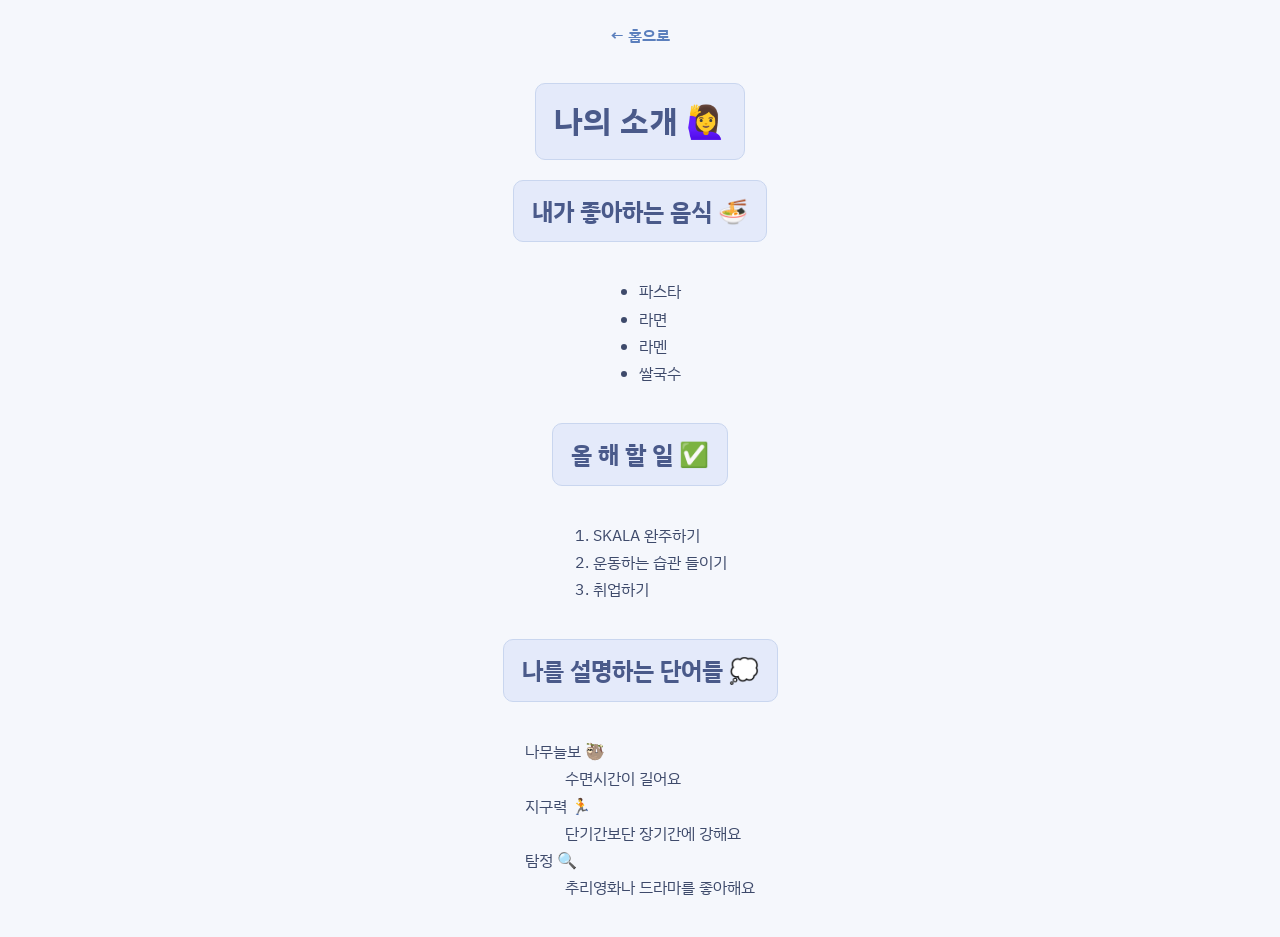
==== html/myProfile.html @ 5778e412 "first commit" ====
<!DOCTYPE html>
<html lang="en">
<head>
    <meta charset="UTF-8">
    <meta name="viewport" content="width=device-width, initial-scale=1.0">
    <title>myProfile</title>
     <link rel="preconnect" href="https://fonts.googleapis.com">
<link rel="preconnect" href="https://fonts.gstatic.com" crossorigin>
<link href="https://fonts.googleapis.com/css2?family=IBM+Plex+Sans+KR:wght@400;600;700&display=swap" rel="stylesheet">
<link rel="stylesheet" href="../css/style.css">
</head>
<body>
    <a href="index.html" class="home-link">← 홈으로</a>
    <h1>나의 소개 🙋‍♀️</h1>

    <h2>내가 좋아하는 음식 🍜</h2>
    <ul>
        <li>파스타</li>
        <li>라면</li>
        <li>라멘</li>
        <li>쌀국수</li>
    </ul>

    <h2>올 해 할 일 ✅</h2>
    <ol>
        <li>SKALA 완주하기</li>
        <li>운동하는 습관 들이기</li>
        <li>취업하기</li>
    </ol>

    <h2>나를 설명하는 단어들 💭</h2>
    <dl>
        <dt>나무늘보 🦥</dt>
        <dd>수면시간이 길어요</dd>

        <dt>지구력 🏃</dt>
        <dd>단기간보단 장기간에 강해요</dd>

        <dt>탐정 🔍</dt>
        <dd>추리영화나 드라마를 좋아해요</dd>
    </dl>

</body>
</html>
---- css/style.css ----
body {
    font-family: 'IBM Plex Sans KR', sans-serif;
    line-height: 1.7;
    color: #3E4A6B;
    background-color: #F5F7FC;
    margin: 0;
    padding: 20px;
    text-align: center;
}

h1, h2 {
    color: #4A5A8A;
    background-color: #E4EAFA;
    border: 1px solid #C9D6EF;
    padding: 10px 18px;
    border-radius: 10px;
    display: block;
    width: fit-content;
    margin: 20px auto;
    text-align: center;
}

/* 요건3-1: 링크 hover 부드럽게 (color도 transition에 추가) */
a {
    color: #5B7FBD;
    text-decoration: none;
    padding: 2px 4px;
    border-radius: 4px;
    transition: background-color 0.2s ease, color 0.2s ease;
}

a:hover {
    background-color: #E4EAFA;
    color: #3F5C91;
}

.container {
    max-width: 960px;
    margin: 0 auto;
    background-color: #FFFFFF;
    padding: 30px 40px;
    border-radius: 16px;
}

ul, ol, dl {
    display: inline-block;
    text-align: left;
}

.trip-card {
    background-color: #EDF1FA;
    border: 1px solid #D9E1F5;
    border-radius: 12px;
    padding: 16px 20px;
    margin: 12px auto 20px auto;
    text-align: center;
    max-width: 500px;
}

table {
    width: 100%;
    border-collapse: collapse;
    margin: 15px auto;
    border-radius: 12px;
    overflow: hidden;
}

th, td {
    padding: 12px;
    text-align: center;
    border: 1px solid #D9E1F5;
}

th {
    background-color: #DCE4F7;
    color: #3E4A6B;
}

tbody tr:nth-child(even) {
    background-color: #F8F9FD;
}

fieldset {
    border: 2px solid #C9D6EF;
    border-radius: 14px;
    padding: 20px 25px;
    margin: 15px auto;
    max-width: 400px;
    text-align: left;
}

legend {
    font-weight: 600;
    color: #4A5A8A;
    padding: 0 10px;
}

label {
    display: block;
    margin-top: 15px;
    margin-bottom: 5px;
    font-weight: 600;
}

input[type="text"],
input[type="email"],
input[type="password"],
select,
textarea {
    width: 100%;
    padding: 10px 12px;
    font-family: 'IBM Plex Sans KR', sans-serif;
    font-size: 1rem;
    border: 1px solid #C9D6EF;
    border-radius: 8px;
    box-sizing: border-box;
}

input:focus,
select:focus,
textarea:focus {
    outline: none;
    border-color: #8FA8D9;
    box-shadow: 0 0 0 3px rgba(143, 168, 217, 0.25);
}

/* 요건3-1: 회원가입 버튼 hover 부드럽게 (transition 추가) */
input[type="submit"],
input[type="reset"] {
    font-family: 'IBM Plex Sans KR', sans-serif;
    font-size: 1rem;
    padding: 10px 20px;
    border: none;
    border-radius: 8px;
    margin-top: 20px;
    margin-right: 10px;
    cursor: pointer;
    transition: background-color 0.2s ease;
}

input[type="submit"] {
    background-color: #8FA8D9;
    color: white;
}

input[type="submit"]:hover {
    background-color: #6C87C2;
}

input[type="reset"] {
    background-color: #E9EDF7;
    color: #4A5A8A;
}

input[type="reset"]:hover {
    background-color: #D9E1F5;
}

/* 요건1-2: Flexbox → Grid로 교체, 3열 바둑판 배치 */
.photo-gallery {
    display: grid;
    grid-template-columns: repeat(3, 1fr);
    gap: 16px;
    margin: 16px auto;
    max-width: 560px;
    justify-items: center;
}

.photo-gallery figure {
    margin: 0;
    border-radius: 12px;
}

.photo-gallery img {
    width: 140px;
    height: 140px;
    object-fit: cover;
    border-radius: 8px;
    display: block;
    margin: 0 auto;
}

.photo-gallery figcaption {
    font-size: 0.85rem;
    color: #6B7A9E;
    margin-top: 4px;
}

.single-photo {
    display: flex;
    justify-content: center;
    gap: 16px;
    margin: 16px 0;
    flex-wrap: wrap;
}

.single-photo figure {
    margin: 0;
}

.single-photo img {
    width: 160px;
    height: 160px;
    object-fit: cover;
    border-radius: 8px;
    display: block;
}

.single-photo figcaption {
    font-size: 0.85rem;
    color: #6B7A9E;
    margin-top: 4px;
    text-align: center;
}

.photo-hint {
    font-size: 0.85rem;
    color: #6B7A9E;
    margin-top: -8px;
    margin-bottom: 12px;
}

.photo-link {
    position: relative;
    display: block;
}

.zoom-badge {
    position: absolute;
    bottom: 8px;
    right: 8px;
    background-color: rgba(255, 255, 255, 0.85);
    color: #4A5A8A;
    font-size: 12px;
    padding: 3px 7px;
    border-radius: 6px;
    opacity: 0;
    transition: opacity 0.2s ease;
}

.photo-link:hover .zoom-badge {
    opacity: 1;
}

/* 요건3-2: 여행 카드 hover 시 떠오르는 효과 */
.photo-gallery figure,
.single-photo figure {
    transition: transform 0.25s ease, box-shadow 0.25s ease;
}

.photo-gallery figure:hover,
.single-photo figure:hover {
    transform: translateY(-6px);
    box-shadow: 0 8px 20px rgba(90, 110, 160, 0.18);
}

.topbar {
    position: fixed;
    top: 0;
    left: 0;
    width: 100%;
    background-color: #FFFFFF;
    border-bottom: 1px solid #D9E1F5;
    padding: 12px 0 8px 0;
    z-index: 100;
}

/* 요건3-3: 헤더 타이틀 페이드인 애니메이션 */
.topbar h1 {
    font-size: 1.3rem;
    padding: 4px 14px;
    margin: 0 auto 2px auto;
    animation: fadeInDown 0.8s ease;
}

@keyframes fadeInDown {
    from {
        opacity: 0;
        transform: translateY(-10px);
    }
    to {
        opacity: 1;
        transform: translateY(0);
    }
}

.topbar p {
    font-size: 0.85rem;
    margin: 0;
}

.topnav {
    display: flex;
    justify-content: center;
    gap: 24px;
    margin-top: 8px;
}
.topbar {
    overflow: hidden;
}

.hamster {
    position: absolute;
    border-radius: 50%;
    object-fit: cover;
    pointer-events: none;
}

.hamster-2 {
    width: 85px;
    height: 85px;
    top: 30px;
    left: 25%;
}

.hamster-4 {
    width: 95px;
    height: 95px;
    top: 30px;
    right: 25%;
}
body.has-navbar {
    padding-top: 140px;
}

/* 요건1-1: index.html main/aside 가로 배치 */
.content-layout {
    display: flex;
    gap: 56px;
    align-items: flex-start;
    max-width: 960px;
    margin: 0 auto;
}

.content-layout main {
    flex: 3;
}

.content-layout aside {
    flex: 1;
    background-color: #EDF1FA;
    border-radius: 12px;
    padding: 16px 20px;
    text-align: center;
}
.main-card {
    background-color: #EBF1FC;
    border-radius: 16px;
    padding: 24px 30px;
    box-shadow: 0 2px 10px rgba(90, 110, 160, 0.1);
}
/* 요건2: 786px 이하 반응형 */
@media (max-width: 786px) {
    .content-layout {
        flex-direction: column;
    }

    .topnav {
        flex-direction: column;
        align-items: center;
        gap: 10px;
    }

    .photo-gallery {
        grid-template-columns: 1fr;
    }

    body.has-navbar {
        padding-top: 180px;
    }
}

body {
    position: relative;
}

.cloud {
    position: absolute;
    background-color: #C9D9F2;
    border-radius: 50px;
    opacity: 0.7;
    box-shadow: 0 6px 14px rgba(90, 110, 160, 0.15);
    pointer-events: none;
    z-index: 1;
    animation: cloud-float 9s ease-in-out infinite;
}

.cloud::before,
.cloud::after {
    content: "";
    position: absolute;
    background-color: inherit;
    border-radius: 50%;
}

.cloud-sm {
    width: 60px;
    height: 22px;
}

.cloud-sm::before {
    width: 30px;
    height: 30px;
    top: -14px;
    left: 6px;
}

.cloud-sm::after {
    width: 22px;
    height: 22px;
    top: -9px;
    right: 5px;
}

.cloud-md {
    width: 90px;
    height: 32px;
}

.cloud-md::before {
    width: 46px;
    height: 46px;
    top: -22px;
    left: 10px;
}

.cloud-md::after {
    width: 34px;
    height: 34px;
    top: -14px;
    right: 8px;
}

.cloud-lg {
    width: 120px;
    height: 42px;
}

.cloud-lg::before {
    width: 60px;
    height: 60px;
    top: -28px;
    left: 14px;
}

.cloud-lg::after {
    width: 46px;
    height: 46px;
    top: -18px;
    right: 10px;
}

@keyframes cloud-float {
    0%, 100% {
        transform: translateY(0);
    }
    50% {
        transform: translateY(-12px);
    }
}

.home-link {
    display: inline-block;
    margin-bottom: 12px;
    font-weight: 600;
    color: #5B7FBD;
}

.mini-tools h2 {
    font-size: 1.1rem;
}

.tool-btn {
    display: block;
    width: 100%;
    font-size: 1rem;
    font-family: 'IBM Plex Sans KR', sans-serif;
    font-weight: 600;
    padding: 14px 16px;
    margin: 10px 0;
    border: none;
    border-radius: 12px;
    cursor: pointer;
    transition: transform 0.2s ease, box-shadow 0.2s ease;
    box-shadow: 0 2px 6px rgba(90, 110, 160, 0.12);
}

.tool-btn:hover {
    transform: translateY(-3px);
    box-shadow: 0 6px 14px rgba(90, 110, 160, 0.22);
}

.tool-btn-1 {
    background-color: #C9D9F2;
    color: #2F4374;
}

.tool-btn-2 {
    background-color: #D9CDEF;
    color: #4A3574;
}

.tool-btn-3 {
    background-color: #C7E5DC;
    color: #1F5C48;
}
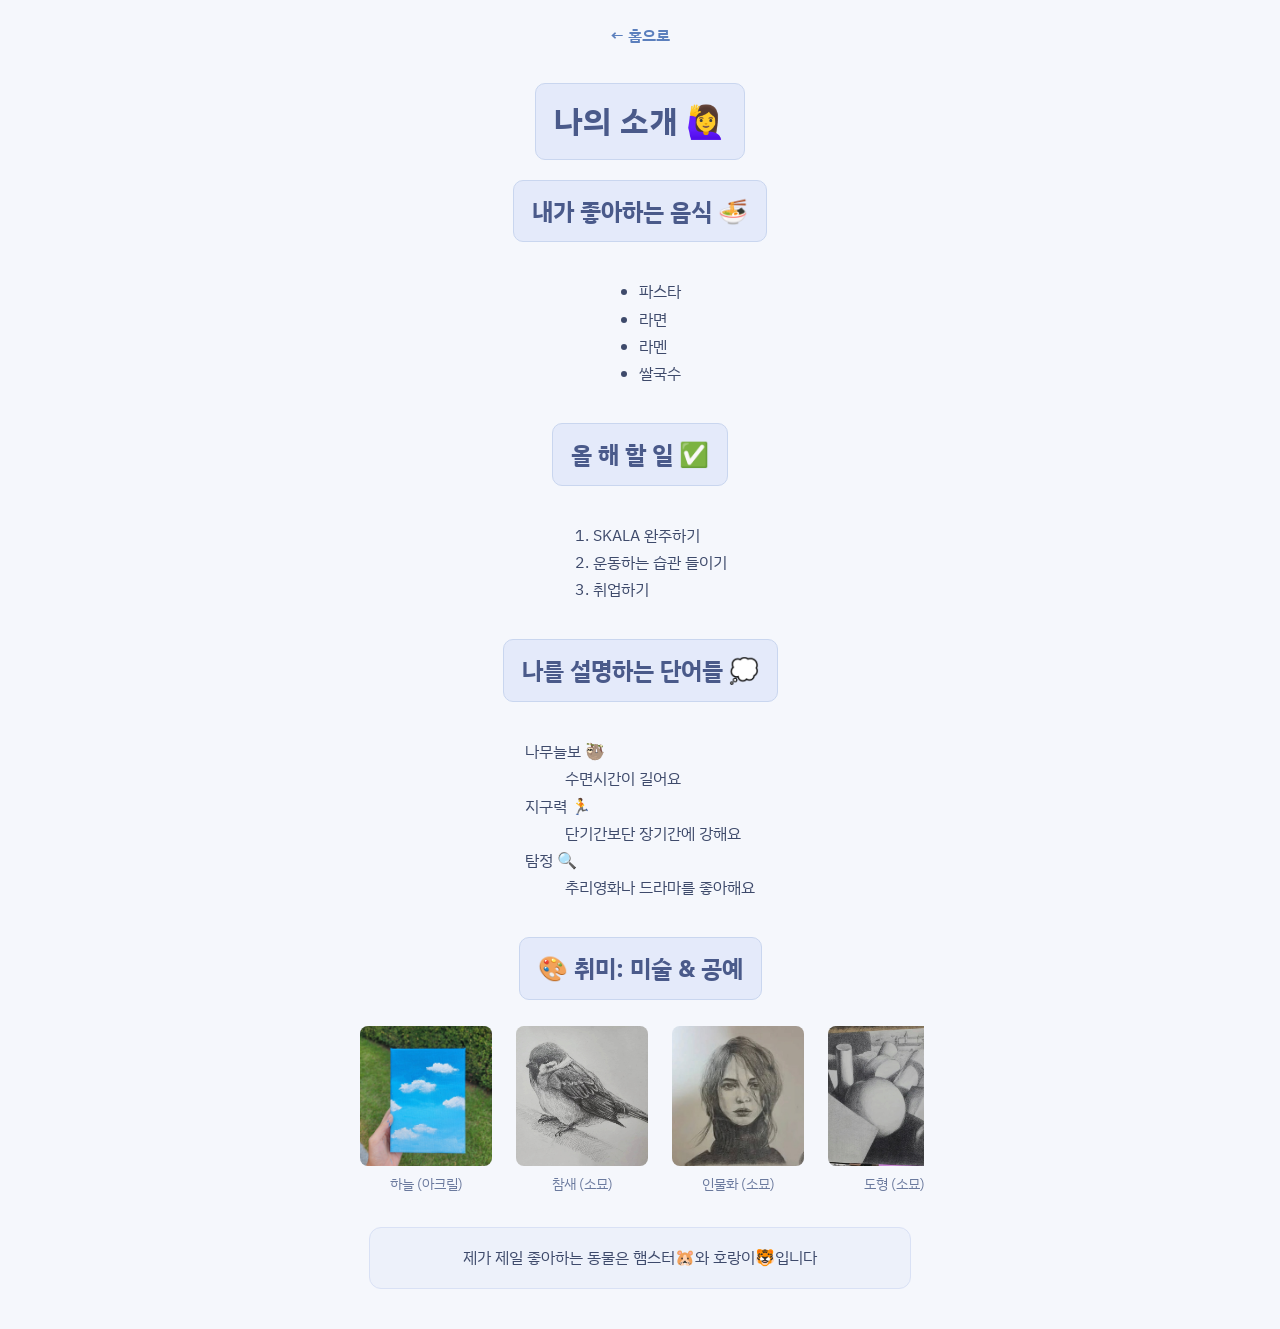
==== commit 0f6fb990: "취미 추가" ====
--- a/html/myProfile.html
+++ b/html/myProfile.html
@@ -39,6 +39,72 @@
         <dt>탐정 🔍</dt>
         <dd>추리영화나 드라마를 좋아해요</dd>
     </dl>
-
+<h2>🎨 취미: 미술 & 공예</h2>
+<div class="hobby-gallery">
+    <figure>
+        <a href="media/미술1.jpg" target="_blank" class="photo-link">
+            <img src="media/미술1.jpg" alt="하늘 아크릴화">
+            <span class="zoom-badge">🔍</span>
+        </a>
+        <figcaption>하늘 (아크릴)</figcaption>
+    </figure>
+    <figure>
+        <a href="media/미술2.jpg" target="_blank" class="photo-link">
+            <img src="media/미술2.jpg" alt="참새 소묘">
+            <span class="zoom-badge">🔍</span>
+        </a>
+        <figcaption>참새 (소묘)</figcaption>
+    </figure>
+    <figure>
+        <a href="media/미술3.jpg" target="_blank" class="photo-link">
+            <img src="media/미술3.jpg" alt="인물화 소묘">
+            <span class="zoom-badge">🔍</span>
+        </a>
+        <figcaption>인물화 (소묘)</figcaption>
+    </figure>
+    <figure>
+        <a href="media/미술4.jpg" target="_blank" class="photo-link">
+            <img src="media/미술4.jpg" alt="도형 소묘">
+            <span class="zoom-badge">🔍</span>
+        </a>
+        <figcaption>도형 (소묘)</figcaption>
+    </figure>
+    <figure>
+        <a href="media/미술5.jpg" target="_blank" class="photo-link">
+            <img src="media/미술5.jpg" alt="호랑이와 사자 소묘">
+            <span class="zoom-badge">🔍</span>
+        </a>
+        <figcaption>호랑이와 사자 (소묘)</figcaption>
+    </figure>
+    <figure>
+        <a href="media/미술6.jpg" target="_blank" class="photo-link">
+            <img src="media/미술6.jpg" alt="나무늘보 수채화">
+            <span class="zoom-badge">🔍</span>
+        </a>
+        <figcaption>나무늘보 (수채화)</figcaption>
+    </figure>
+    <figure>
+        <a href="media/미술7.jpg" target="_blank" class="photo-link">
+            <img src="media/미술7.jpg" alt="호랑이 아크릴화">
+            <span class="zoom-badge">🔍</span>
+        </a>
+        <figcaption>호랑이 (아크릴)</figcaption>
+    </figure>
+    <figure>
+        <a href="media/뜨개질.jpg" target="_blank" class="photo-link">
+            <img src="media/뜨개질.jpg" alt="햄스터 뜨개질">
+            <span class="zoom-badge">🔍</span>
+        </a>
+        <figcaption>햄스터 (뜨개질)</figcaption>
+    </figure>
+    <figure>
+        <a href="media/매듭.jpg" target="_blank" class="photo-link">
+            <img src="media/매듭.jpg" alt="팔찌 매듭">
+            <span class="zoom-badge">🔍</span>
+        </a>
+        <figcaption>팔찌 (매듭)</figcaption>
+    </figure>
+</div>
+<p class="trip-card">제가 제일 좋아하는 동물은 햄스터🐹와 호랑이🐯입니다</p>
 </body>
 </html>
--- a/css/style.css
+++ b/css/style.css
@@ -123,7 +123,46 @@
     border-color: #8FA8D9;
     box-shadow: 0 0 0 3px rgba(143, 168, 217, 0.25);
 }
-
+.hobby-gallery {
+    display: flex;
+    overflow-x: auto;
+    gap: 16px;
+    padding: 4px 4px 16px 4px;
+    margin: 16px auto;
+    max-width: 560px;
+    scroll-snap-type: x mandatory;
+}
+
+.hobby-gallery figure {
+    flex: 0 0 140px;
+    margin: 0;
+    scroll-snap-align: start;
+}
+
+.hobby-gallery img {
+    width: 140px;
+    height: 140px;
+    object-fit: cover;
+    border-radius: 8px;
+    display: block;
+    margin: 0 auto;
+}
+
+.hobby-gallery figcaption {
+    font-size: 0.85rem;
+    color: #6B7A9E;
+    margin-top: 4px;
+    text-align: center;
+}
+
+.hobby-gallery figure {
+    transition: transform 0.25s ease, box-shadow 0.25s ease;
+}
+
+.hobby-gallery figure:hover {
+    transform: translateY(-6px);
+    box-shadow: 0 8px 20px rgba(90, 110, 160, 0.18);
+}
 /* 요건3-1: 회원가입 버튼 hover 부드럽게 (transition 추가) */
 input[type="submit"],
 input[type="reset"] {
@@ -366,7 +405,21 @@
     }
 
     body.has-navbar {
-        padding-top: 180px;
+        padding-top: 300px;
+    }
+
+    .hamster-2 {
+        width: 32px;
+        height: 32px;
+        top: 6px;
+        left: 3%;
+    }
+
+    .hamster-4 {
+        width: 32px;
+        height: 32px;
+        top: 6px;
+        right: 3%;
     }
 }
 
@@ -503,4 +556,20 @@
 .tool-btn-3 {
     background-color: #C7E5DC;
     color: #1F5C48;
+}
+
+img, video, audio {
+    max-width: 100%;
+    height: auto;
+}
+#weather-box {
+    margin-top: 12px;
+    text-align: left;
+    font-size: 0.9rem;
+}
+#clock-box {
+    font-size: 1rem;
+    font-weight: 600;
+    color: #4A5A8A;
+    margin: 8px 0 12px 0;
 }
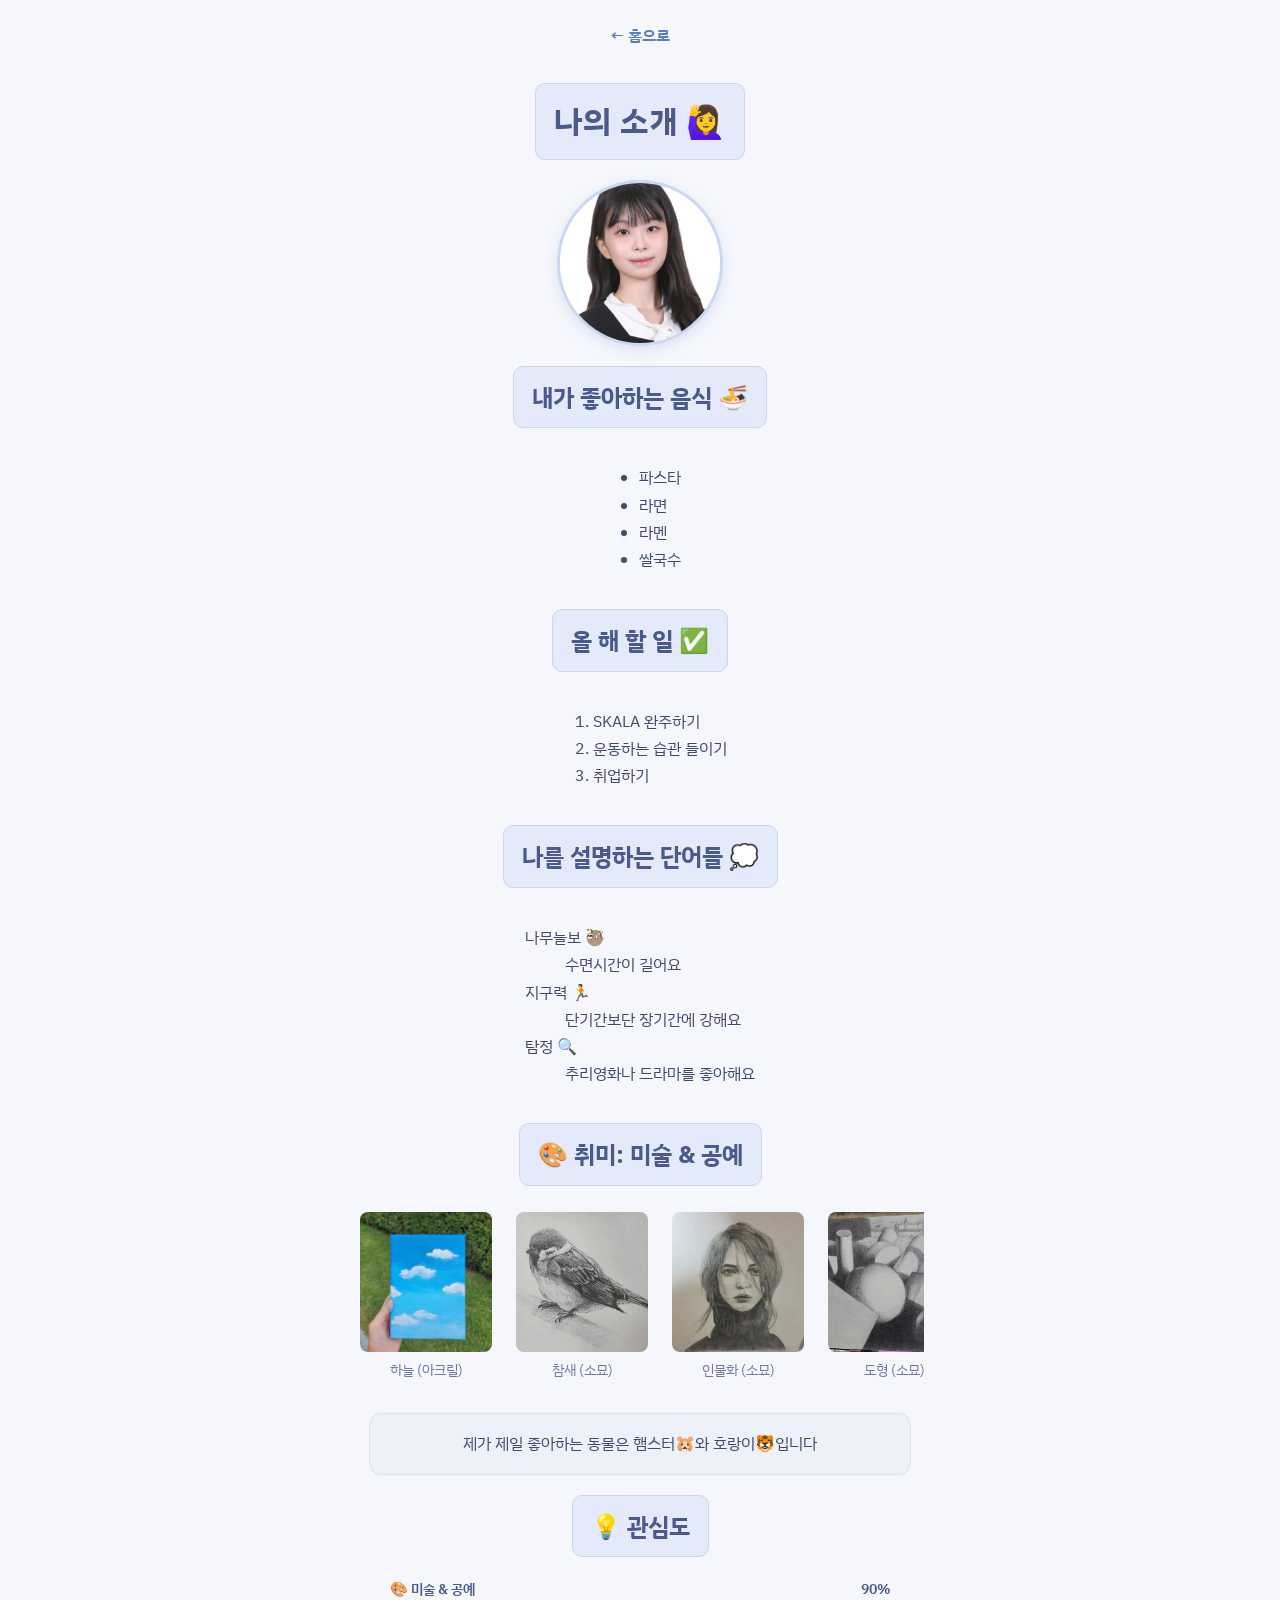
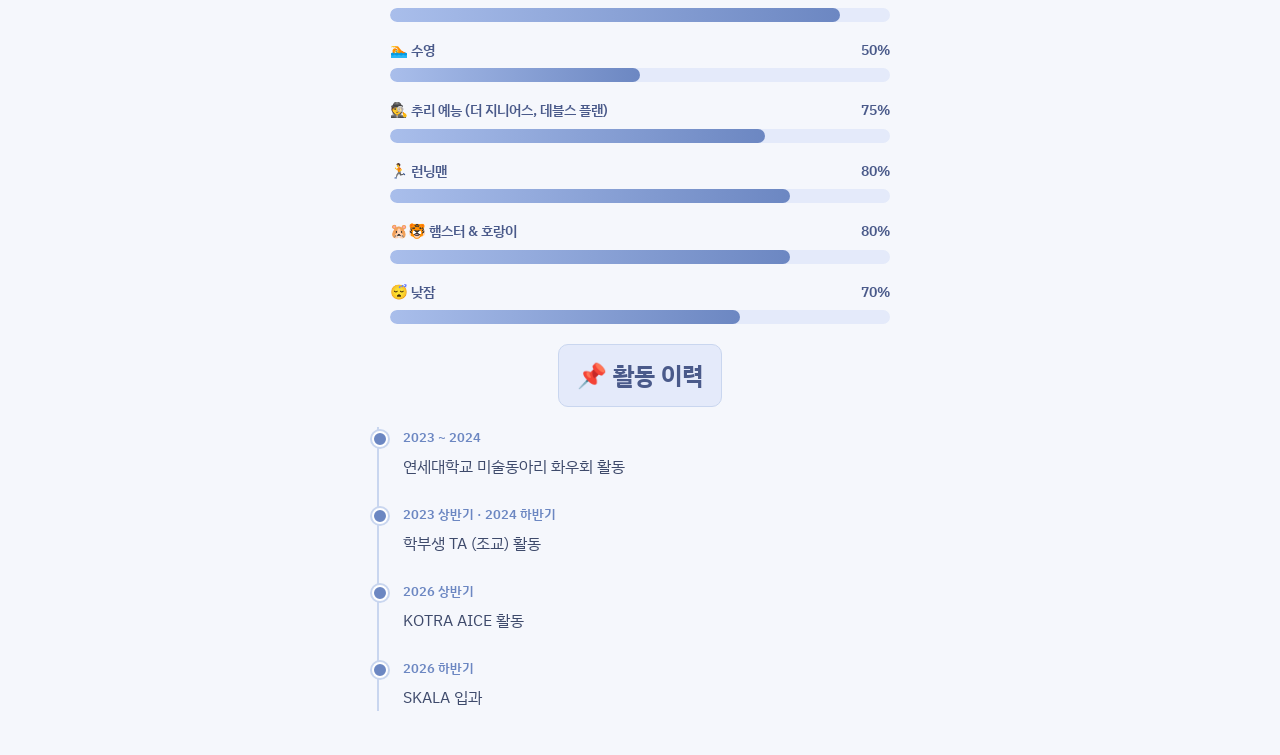
==== commit 68f18230: "bgm오류 해결 및 기능추가" ====
--- a/html/myProfile.html
+++ b/html/myProfile.html
@@ -12,7 +12,9 @@
 <body>
     <a href="index.html" class="home-link">← 홈으로</a>
     <h1>나의 소개 🙋‍♀️</h1>
-
+<div class="profile-photo">
+    <img src="media/profile.webp" alt="이지영 프로필 사진">
+</div>
     <h2>내가 좋아하는 음식 🍜</h2>
     <ul>
         <li>파스타</li>
@@ -106,5 +108,63 @@
     </figure>
 </div>
 <p class="trip-card">제가 제일 좋아하는 동물은 햄스터🐹와 호랑이🐯입니다</p>
+<h2>💡 관심도</h2>
+<div class="interest-bars">
+    <div class="interest-item">
+        <div class="interest-label"><span>🎨 미술 & 공예</span><span>90%</span></div>
+        <div class="interest-bar"><div class="interest-fill" style="width: 90%;"></div></div>
+    </div>
+    <div class="interest-item">
+        <div class="interest-label"><span>🏊 수영</span><span>50%</span></div>
+        <div class="interest-bar"><div class="interest-fill" style="width: 50%;"></div></div>
+    </div>
+    <div class="interest-item">
+        <div class="interest-label"><span>🕵️ 추리 예능 (더 지니어스, 데블스 플랜)</span><span>75%</span></div>
+        <div class="interest-bar"><div class="interest-fill" style="width: 75%;"></div></div>
+    </div>
+    <div class="interest-item">
+        <div class="interest-label"><span>🏃 런닝맨</span><span>80%</span></div>
+        <div class="interest-bar"><div class="interest-fill" style="width: 80%;"></div></div>
+    </div>
+    <div class="interest-item">
+        <div class="interest-label"><span>🐹🐯 햄스터 & 호랑이</span><span>80%</span></div>
+        <div class="interest-bar"><div class="interest-fill" style="width: 80%;"></div></div>
+    </div>
+    <div class="interest-item">
+        <div class="interest-label"><span>😴 낮잠</span><span>70%</span></div>
+        <div class="interest-bar"><div class="interest-fill" style="width: 70%;"></div></div>
+    </div>
+</div>
+<h2>📌 활동 이력</h2>
+<div class="timeline">
+    <div class="timeline-item">
+        <div class="timeline-dot"></div>
+        <div class="timeline-content">
+            <span class="timeline-date">2023 ~ 2024</span>
+            <p>연세대학교 미술동아리 화우회 활동</p>
+        </div>
+    </div>
+    <div class="timeline-item">
+        <div class="timeline-dot"></div>
+        <div class="timeline-content">
+            <span class="timeline-date">2023 상반기 · 2024 하반기</span>
+            <p>학부생 TA (조교) 활동</p>
+        </div>
+    </div>
+    <div class="timeline-item">
+        <div class="timeline-dot"></div>
+        <div class="timeline-content">
+            <span class="timeline-date">2026 상반기</span>
+            <p>KOTRA AICE 활동</p>
+        </div>
+    </div>
+    <div class="timeline-item">
+        <div class="timeline-dot"></div>
+        <div class="timeline-content">
+            <span class="timeline-date">2026 하반기</span>
+            <p>SKALA 입과</p>
+        </div>
+    </div>
+</div>
 </body>
 </html>
--- a/css/style.css
+++ b/css/style.css
@@ -388,6 +388,20 @@
     padding: 24px 30px;
     box-shadow: 0 2px 10px rgba(90, 110, 160, 0.1);
 }
+.profile-photo {
+    display: flex;
+    justify-content: center;
+    margin: 20px 0;
+}
+
+.profile-photo img {
+    width: 160px;
+    height: 160px;
+    object-fit: cover;
+    border-radius: 50%;
+    border: 3px solid #C9D9F2;
+    box-shadow: 0 4px 14px rgba(90, 110, 160, 0.15);
+}
 /* 요건2: 786px 이하 반응형 */
 @media (max-width: 786px) {
     .content-layout {
@@ -558,9 +572,15 @@
     color: #1F5C48;
 }
 
-img, video, audio {
+img, video {
     max-width: 100%;
     height: auto;
+}
+
+audio {
+    width: 100%;
+    max-width: 480px;
+    display: block;
 }
 #weather-box {
     margin-top: 12px;
@@ -572,4 +592,90 @@
     font-weight: 600;
     color: #4A5A8A;
     margin: 8px 0 12px 0;
+}
+#greeting {
+    font-weight: 600;
+    color: #4A5A8A;
+    margin: 4px 0;
+}
+.interest-bars {
+    max-width: 500px;
+    margin: 16px auto;
+    text-align: left;
+}
+
+.interest-item {
+    margin-bottom: 16px;
+}
+
+.interest-label {
+    display: flex;
+    justify-content: space-between;
+    font-size: 0.9rem;
+    font-weight: 600;
+    color: #4A5A8A;
+    margin-bottom: 6px;
+}
+
+.interest-bar {
+    background-color: #E4EAFA;
+    border-radius: 8px;
+    height: 14px;
+    overflow: hidden;
+}
+
+.interest-fill {
+    height: 100%;
+    background: linear-gradient(90deg, #A9BEEB, #6C87C2);
+    border-radius: 8px;
+    transform-origin: left;
+    animation: growBar 1s ease forwards;
+}
+
+@keyframes growBar {
+    from {
+        transform: scaleX(0);
+    }
+    to {
+        transform: scaleX(1);
+    }
+}
+
+.timeline {
+    max-width: 500px;
+    margin: 16px auto;
+    text-align: left;
+    position: relative;
+    padding-left: 24px;
+    border-left: 2px solid #C9D6EF;
+}
+
+.timeline-item {
+    position: relative;
+    margin-bottom: 24px;
+}
+
+.timeline-dot {
+    position: absolute;
+    left: -31px;
+    top: 4px;
+    width: 12px;
+    height: 12px;
+    background-color: #6C87C2;
+    border: 2px solid #FFFFFF;
+    border-radius: 50%;
+    box-shadow: 0 0 0 2px #C9D6EF;
+}
+
+.timeline-date {
+    display: block;
+    font-size: 0.8rem;
+    font-weight: 600;
+    color: #6C87C2;
+    margin-bottom: 4px;
+}
+
+.timeline-content p {
+    margin: 0;
+    color: #3E4A6B;
 }
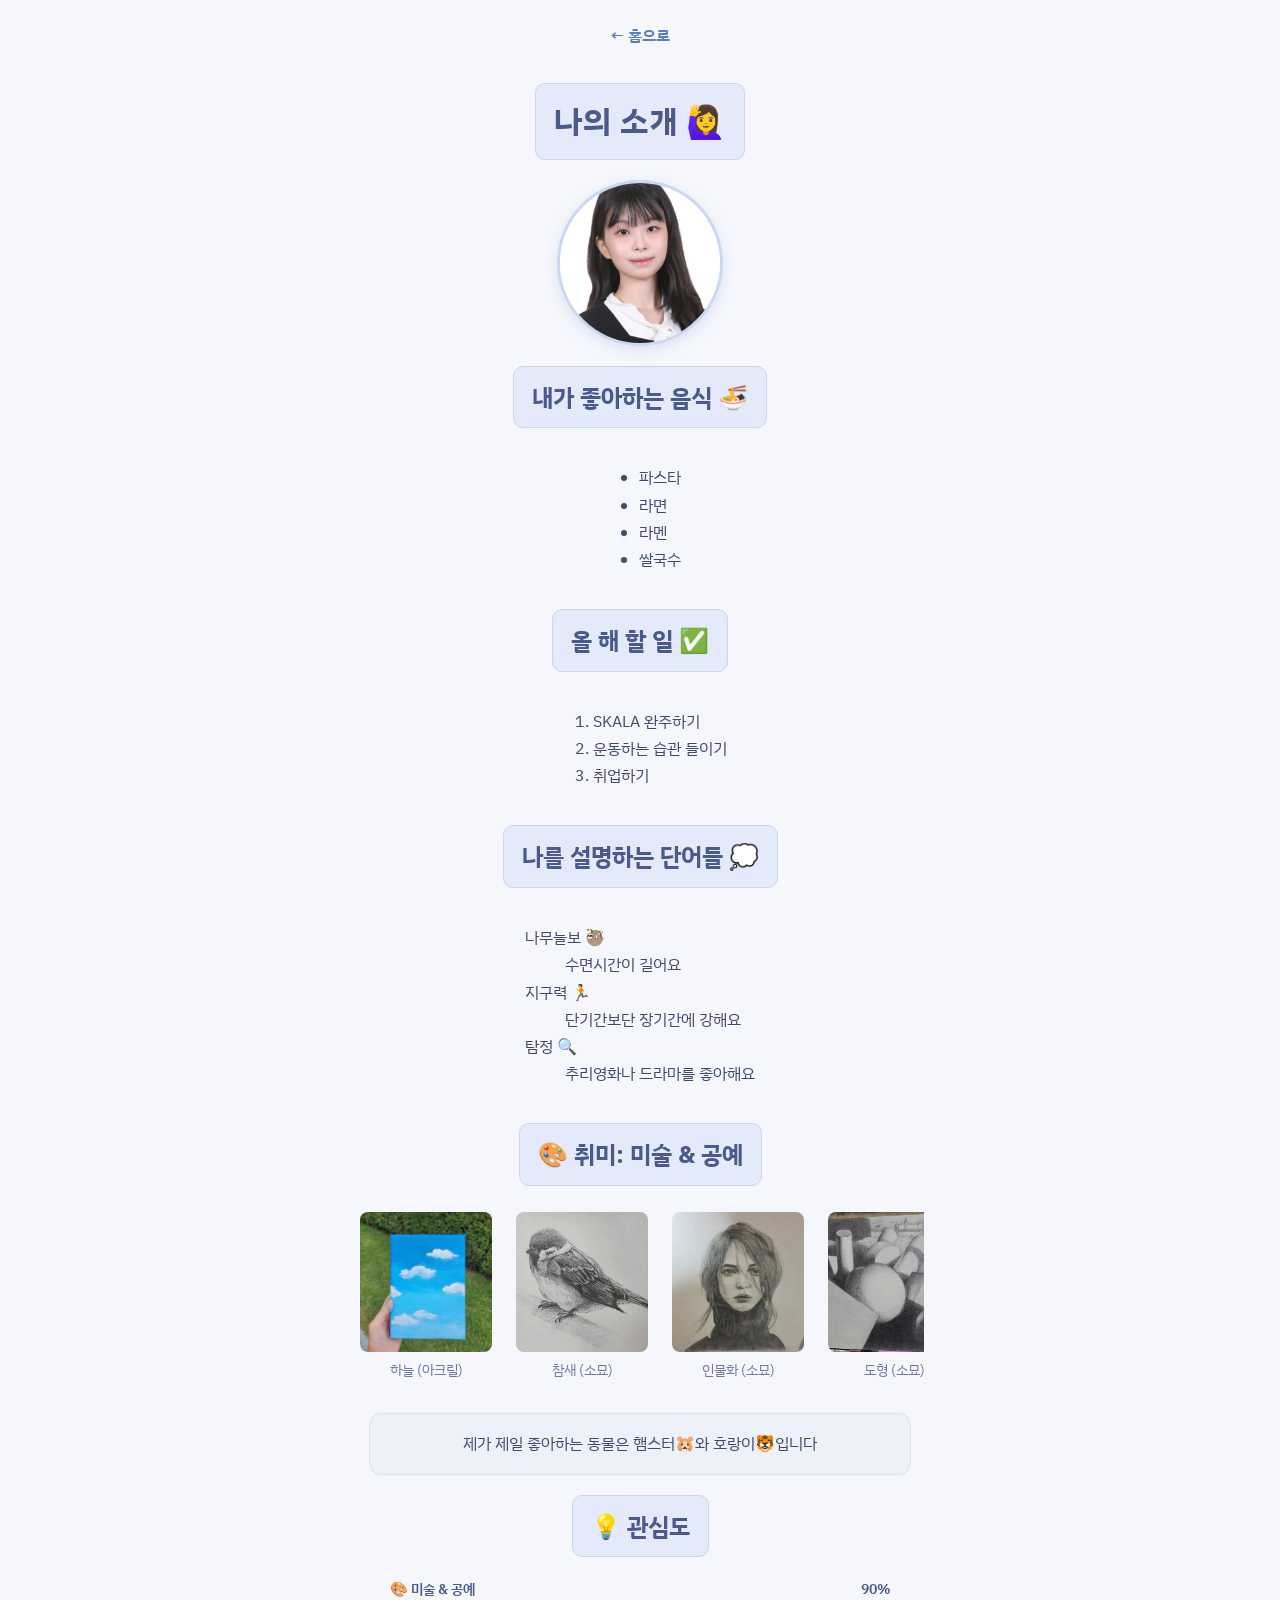
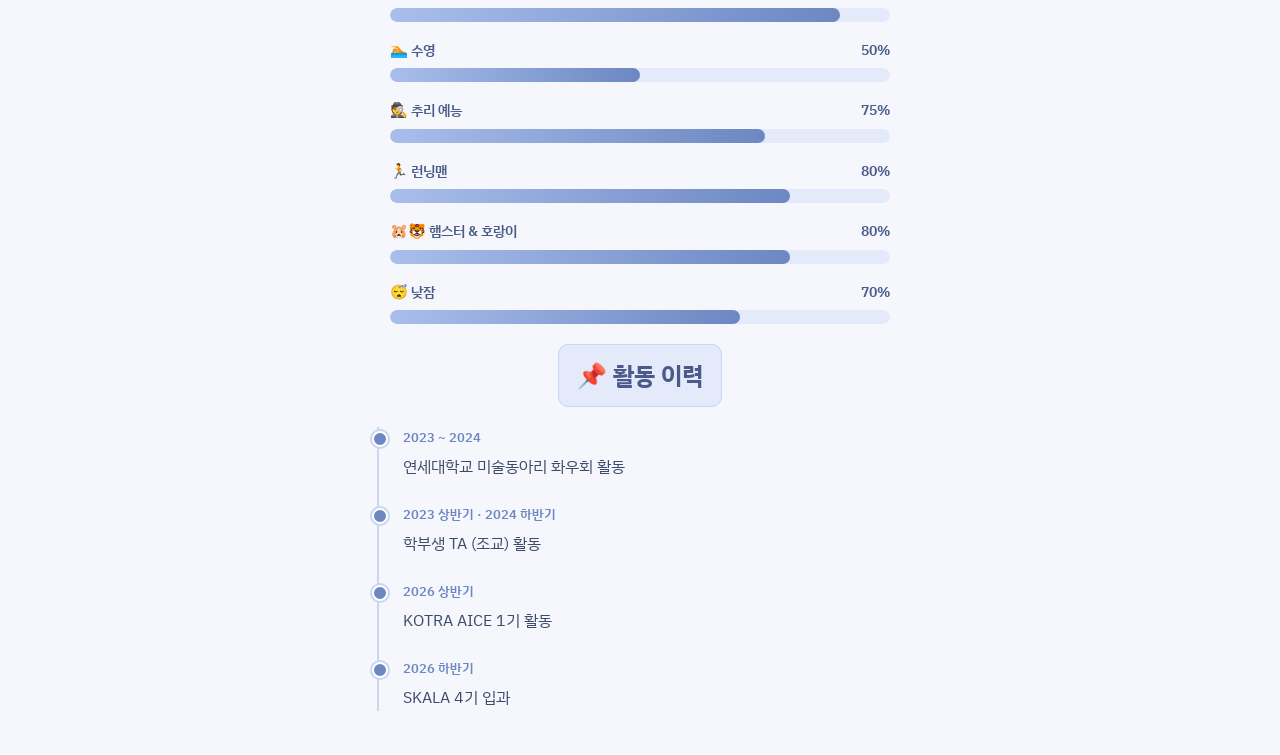
==== commit efa372db: "구분선 추가 및 디테일 수정" ====
--- a/html/myProfile.html
+++ b/html/myProfile.html
@@ -110,29 +110,35 @@
 <p class="trip-card">제가 제일 좋아하는 동물은 햄스터🐹와 호랑이🐯입니다</p>
 <h2>💡 관심도</h2>
 <div class="interest-bars">
-    <div class="interest-item">
+    <div class="interest-item" onclick="toggleDetail(this)">
         <div class="interest-label"><span>🎨 미술 & 공예</span><span>90%</span></div>
         <div class="interest-bar"><div class="interest-fill" style="width: 90%;"></div></div>
+        <p class="interest-detail">초등학생 때부터 취미로 미술을 해왔고, 대학교에서도 미술동아리 화우회 활동을 했습니다.</p>
     </div>
-    <div class="interest-item">
+    <div class="interest-item" onclick="toggleDetail(this)">
         <div class="interest-label"><span>🏊 수영</span><span>50%</span></div>
         <div class="interest-bar"><div class="interest-fill" style="width: 50%;"></div></div>
+        <p class="interest-detail">예전엔 즐겨했지만, 최근엔 수영할 기회가 잘 없었습니다.</p>
     </div>
-    <div class="interest-item">
-        <div class="interest-label"><span>🕵️ 추리 예능 (더 지니어스, 데블스 플랜)</span><span>75%</span></div>
+    <div class="interest-item" onclick="toggleDetail(this)">
+        <div class="interest-label"><span>🕵️ 추리 예능</span><span>75%</span></div>
         <div class="interest-bar"><div class="interest-fill" style="width: 75%;"></div></div>
+        <p class="interest-detail">더 지니어스, 데블스 플랜처럼 두뇌싸움 예능을 좋아합니다.</p>
     </div>
-    <div class="interest-item">
+    <div class="interest-item" onclick="toggleDetail(this)">
         <div class="interest-label"><span>🏃 런닝맨</span><span>80%</span></div>
         <div class="interest-bar"><div class="interest-fill" style="width: 80%;"></div></div>
+        <p class="interest-detail">심심할 때 여전히 자주 챙겨보는 예능입니다.</p>
     </div>
-    <div class="interest-item">
+    <div class="interest-item" onclick="toggleDetail(this)">
         <div class="interest-label"><span>🐹🐯 햄스터 & 호랑이</span><span>80%</span></div>
         <div class="interest-bar"><div class="interest-fill" style="width: 80%;"></div></div>
+        <p class="interest-detail">인스타 알고리즘이 햄스터 영상으로 도배될 정도로 좋아합니다.</p>
     </div>
-    <div class="interest-item">
+    <div class="interest-item" onclick="toggleDetail(this)">
         <div class="interest-label"><span>😴 낮잠</span><span>70%</span></div>
         <div class="interest-bar"><div class="interest-fill" style="width: 70%;"></div></div>
+        <p class="interest-detail">SKALA를 다니느라 요즘은 낮잠 잘 시간이 없어졌습니다!</p>
     </div>
 </div>
 <h2>📌 활동 이력</h2>
@@ -155,16 +161,17 @@
         <div class="timeline-dot"></div>
         <div class="timeline-content">
             <span class="timeline-date">2026 상반기</span>
-            <p>KOTRA AICE 활동</p>
+            <p>KOTRA AICE 1기 활동</p>
         </div>
     </div>
     <div class="timeline-item">
         <div class="timeline-dot"></div>
         <div class="timeline-content">
             <span class="timeline-date">2026 하반기</span>
-            <p>SKALA 입과</p>
+            <p>SKALA 4기 입과</p>
         </div>
     </div>
 </div>
+<script src="../script/profileDetail.js"></script>
 </body>
 </html>
--- a/css/style.css
+++ b/css/style.css
@@ -631,6 +631,23 @@
     transform-origin: left;
     animation: growBar 1s ease forwards;
 }
+.interest-item {
+    cursor: pointer;
+}
+
+.interest-detail {
+    max-height: 0;
+    overflow: hidden;
+    font-size: 0.85rem;
+    color: #6B7A9E;
+    margin: 0;
+    transition: max-height 0.3s ease, margin-top 0.3s ease;
+}
+
+.interest-item.active .interest-detail {
+    max-height: 100px;
+    margin-top: 8px;
+}
 
 @keyframes growBar {
     from {
@@ -678,4 +695,15 @@
 .timeline-content p {
     margin: 0;
     color: #3E4A6B;
+}
+.profile-page h2 {
+    margin-top: 48px;
+    padding-top: 24px;
+    border-top: 1px solid #E4EAFA;
+}
+
+.profile-page h2:first-of-type {
+    margin-top: 20px;
+    padding-top: 0;
+    border-top: none;
 }
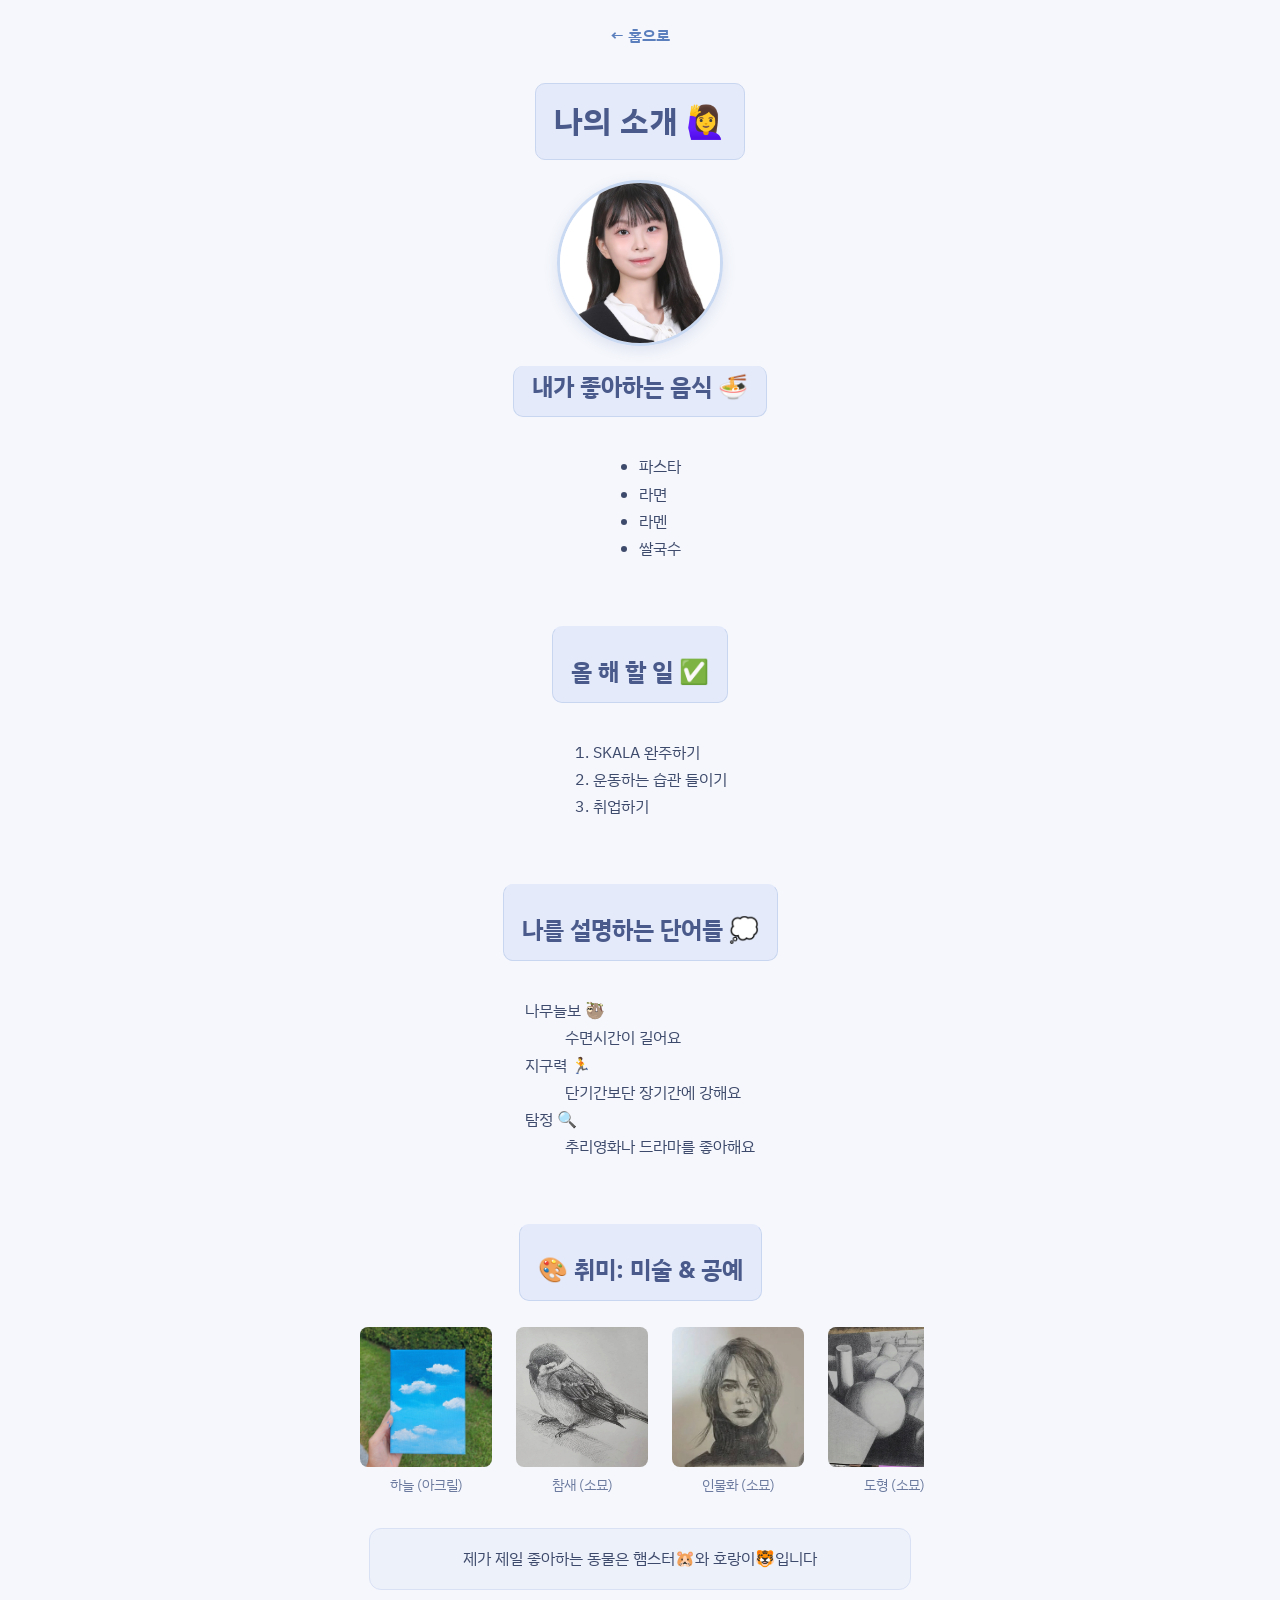
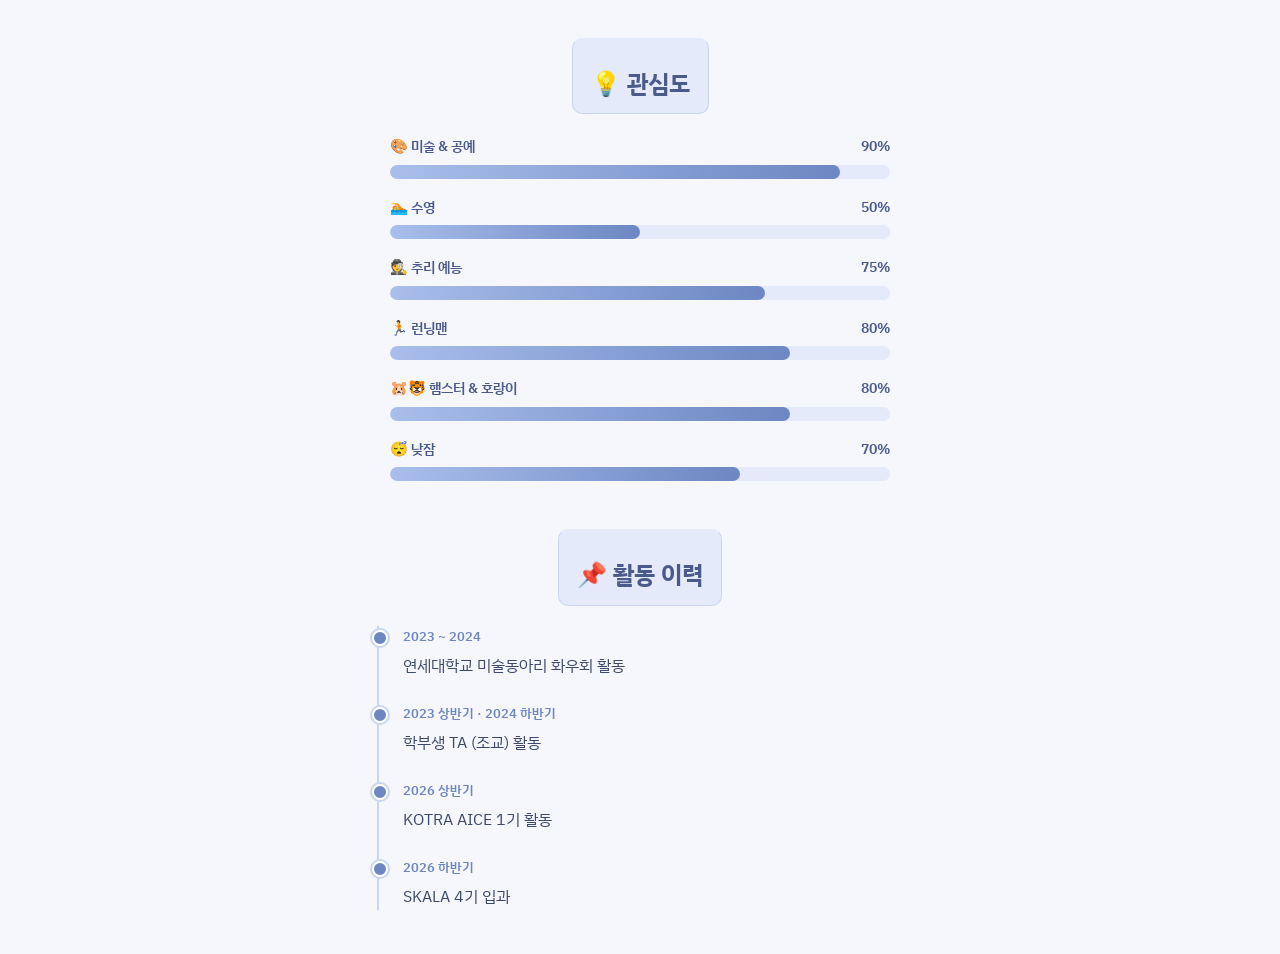
==== commit 051fe180: "구분선 오류 수정" ====
--- a/html/myProfile.html
+++ b/html/myProfile.html
@@ -9,7 +9,7 @@
 <link href="https://fonts.googleapis.com/css2?family=IBM+Plex+Sans+KR:wght@400;600;700&display=swap" rel="stylesheet">
 <link rel="stylesheet" href="../css/style.css">
 </head>
-<body>
+<body class="profile-page">
     <a href="index.html" class="home-link">← 홈으로</a>
     <h1>나의 소개 🙋‍♀️</h1>
 <div class="profile-photo">
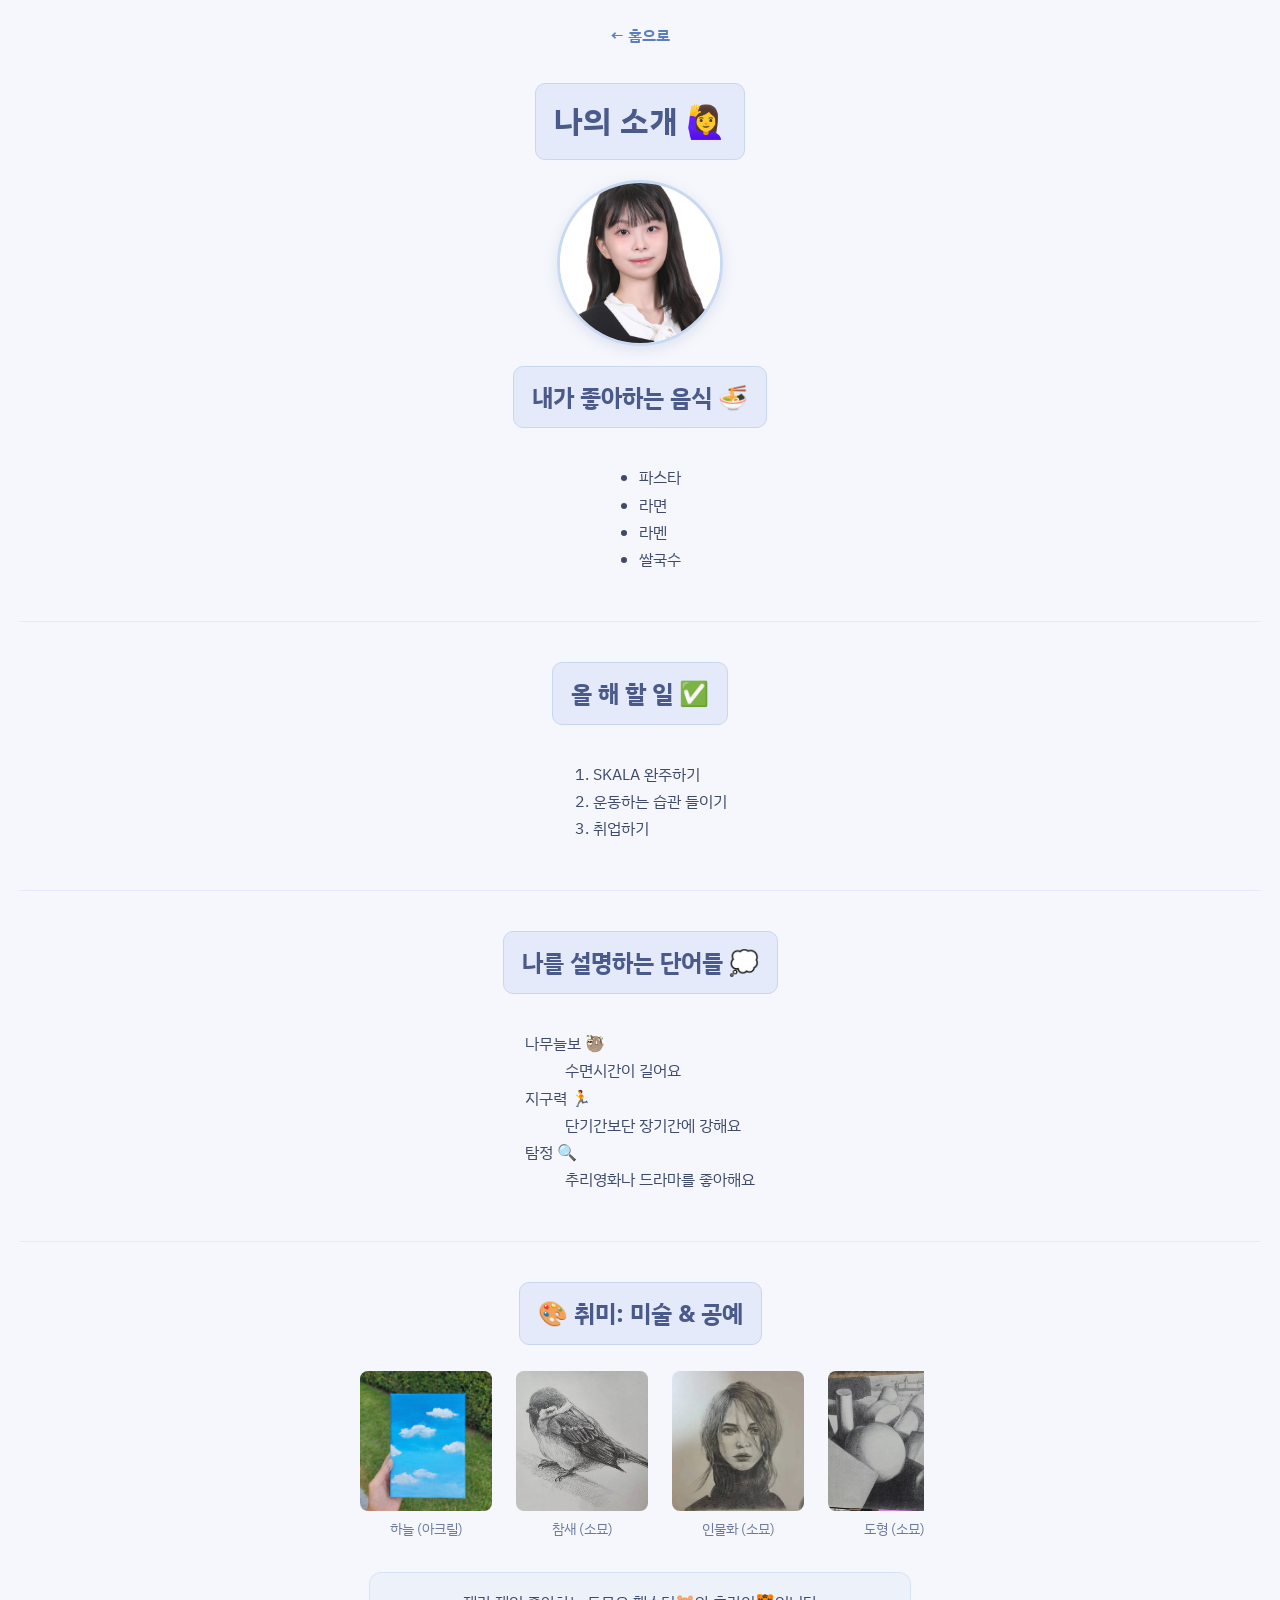
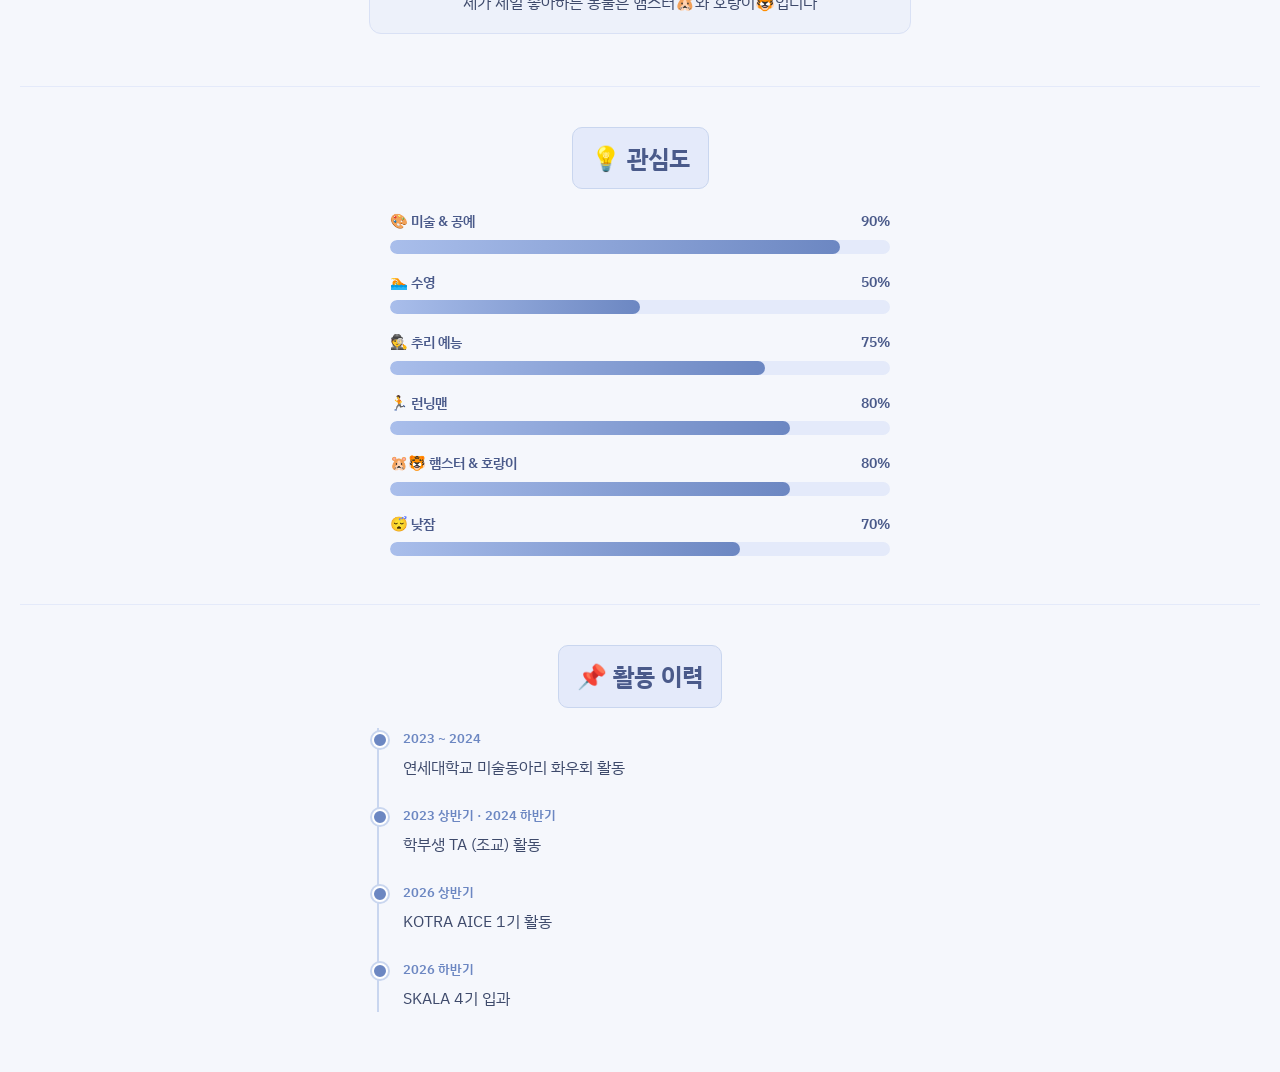
==== commit 18c73e59: "정리" ====
--- a/html/myProfile.html
+++ b/html/myProfile.html
@@ -12,166 +12,183 @@
 <body class="profile-page">
     <a href="index.html" class="home-link">← 홈으로</a>
     <h1>나의 소개 🙋‍♀️</h1>
-<div class="profile-photo">
-    <img src="media/profile.webp" alt="이지영 프로필 사진">
-</div>
-    <h2>내가 좋아하는 음식 🍜</h2>
-    <ul>
-        <li>파스타</li>
-        <li>라면</li>
-        <li>라멘</li>
-        <li>쌀국수</li>
-    </ul>
+    <div class="profile-photo">
+        <img src="media/profile.webp" alt="이지영 프로필 사진">
+    </div>
 
-    <h2>올 해 할 일 ✅</h2>
-    <ol>
-        <li>SKALA 완주하기</li>
-        <li>운동하는 습관 들이기</li>
-        <li>취업하기</li>
-    </ol>
+    <section class="profile-block">
+        <h2>내가 좋아하는 음식 🍜</h2>
+        <ul>
+            <li>파스타</li>
+            <li>라면</li>
+            <li>라멘</li>
+            <li>쌀국수</li>
+        </ul>
+    </section>
 
-    <h2>나를 설명하는 단어들 💭</h2>
-    <dl>
-        <dt>나무늘보 🦥</dt>
-        <dd>수면시간이 길어요</dd>
+    <section class="profile-block">
+        <h2>올 해 할 일 ✅</h2>
+        <ol>
+            <li>SKALA 완주하기</li>
+            <li>운동하는 습관 들이기</li>
+            <li>취업하기</li>
+        </ol>
+    </section>
 
-        <dt>지구력 🏃</dt>
-        <dd>단기간보단 장기간에 강해요</dd>
+    <section class="profile-block">
+        <h2>나를 설명하는 단어들 💭</h2>
+        <dl>
+            <dt>나무늘보 🦥</dt>
+            <dd>수면시간이 길어요</dd>
 
-        <dt>탐정 🔍</dt>
-        <dd>추리영화나 드라마를 좋아해요</dd>
-    </dl>
-<h2>🎨 취미: 미술 & 공예</h2>
-<div class="hobby-gallery">
-    <figure>
-        <a href="media/미술1.jpg" target="_blank" class="photo-link">
-            <img src="media/미술1.jpg" alt="하늘 아크릴화">
-            <span class="zoom-badge">🔍</span>
-        </a>
-        <figcaption>하늘 (아크릴)</figcaption>
-    </figure>
-    <figure>
-        <a href="media/미술2.jpg" target="_blank" class="photo-link">
-            <img src="media/미술2.jpg" alt="참새 소묘">
-            <span class="zoom-badge">🔍</span>
-        </a>
-        <figcaption>참새 (소묘)</figcaption>
-    </figure>
-    <figure>
-        <a href="media/미술3.jpg" target="_blank" class="photo-link">
-            <img src="media/미술3.jpg" alt="인물화 소묘">
-            <span class="zoom-badge">🔍</span>
-        </a>
-        <figcaption>인물화 (소묘)</figcaption>
-    </figure>
-    <figure>
-        <a href="media/미술4.jpg" target="_blank" class="photo-link">
-            <img src="media/미술4.jpg" alt="도형 소묘">
-            <span class="zoom-badge">🔍</span>
-        </a>
-        <figcaption>도형 (소묘)</figcaption>
-    </figure>
-    <figure>
-        <a href="media/미술5.jpg" target="_blank" class="photo-link">
-            <img src="media/미술5.jpg" alt="호랑이와 사자 소묘">
-            <span class="zoom-badge">🔍</span>
-        </a>
-        <figcaption>호랑이와 사자 (소묘)</figcaption>
-    </figure>
-    <figure>
-        <a href="media/미술6.jpg" target="_blank" class="photo-link">
-            <img src="media/미술6.jpg" alt="나무늘보 수채화">
-            <span class="zoom-badge">🔍</span>
-        </a>
-        <figcaption>나무늘보 (수채화)</figcaption>
-    </figure>
-    <figure>
-        <a href="media/미술7.jpg" target="_blank" class="photo-link">
-            <img src="media/미술7.jpg" alt="호랑이 아크릴화">
-            <span class="zoom-badge">🔍</span>
-        </a>
-        <figcaption>호랑이 (아크릴)</figcaption>
-    </figure>
-    <figure>
-        <a href="media/뜨개질.jpg" target="_blank" class="photo-link">
-            <img src="media/뜨개질.jpg" alt="햄스터 뜨개질">
-            <span class="zoom-badge">🔍</span>
-        </a>
-        <figcaption>햄스터 (뜨개질)</figcaption>
-    </figure>
-    <figure>
-        <a href="media/매듭.jpg" target="_blank" class="photo-link">
-            <img src="media/매듭.jpg" alt="팔찌 매듭">
-            <span class="zoom-badge">🔍</span>
-        </a>
-        <figcaption>팔찌 (매듭)</figcaption>
-    </figure>
-</div>
-<p class="trip-card">제가 제일 좋아하는 동물은 햄스터🐹와 호랑이🐯입니다</p>
-<h2>💡 관심도</h2>
-<div class="interest-bars">
-    <div class="interest-item" onclick="toggleDetail(this)">
-        <div class="interest-label"><span>🎨 미술 & 공예</span><span>90%</span></div>
-        <div class="interest-bar"><div class="interest-fill" style="width: 90%;"></div></div>
-        <p class="interest-detail">초등학생 때부터 취미로 미술을 해왔고, 대학교에서도 미술동아리 화우회 활동을 했습니다.</p>
-    </div>
-    <div class="interest-item" onclick="toggleDetail(this)">
-        <div class="interest-label"><span>🏊 수영</span><span>50%</span></div>
-        <div class="interest-bar"><div class="interest-fill" style="width: 50%;"></div></div>
-        <p class="interest-detail">예전엔 즐겨했지만, 최근엔 수영할 기회가 잘 없었습니다.</p>
-    </div>
-    <div class="interest-item" onclick="toggleDetail(this)">
-        <div class="interest-label"><span>🕵️ 추리 예능</span><span>75%</span></div>
-        <div class="interest-bar"><div class="interest-fill" style="width: 75%;"></div></div>
-        <p class="interest-detail">더 지니어스, 데블스 플랜처럼 두뇌싸움 예능을 좋아합니다.</p>
-    </div>
-    <div class="interest-item" onclick="toggleDetail(this)">
-        <div class="interest-label"><span>🏃 런닝맨</span><span>80%</span></div>
-        <div class="interest-bar"><div class="interest-fill" style="width: 80%;"></div></div>
-        <p class="interest-detail">심심할 때 여전히 자주 챙겨보는 예능입니다.</p>
-    </div>
-    <div class="interest-item" onclick="toggleDetail(this)">
-        <div class="interest-label"><span>🐹🐯 햄스터 & 호랑이</span><span>80%</span></div>
-        <div class="interest-bar"><div class="interest-fill" style="width: 80%;"></div></div>
-        <p class="interest-detail">인스타 알고리즘이 햄스터 영상으로 도배될 정도로 좋아합니다.</p>
-    </div>
-    <div class="interest-item" onclick="toggleDetail(this)">
-        <div class="interest-label"><span>😴 낮잠</span><span>70%</span></div>
-        <div class="interest-bar"><div class="interest-fill" style="width: 70%;"></div></div>
-        <p class="interest-detail">SKALA를 다니느라 요즘은 낮잠 잘 시간이 없어졌습니다!</p>
-    </div>
-</div>
-<h2>📌 활동 이력</h2>
-<div class="timeline">
-    <div class="timeline-item">
-        <div class="timeline-dot"></div>
-        <div class="timeline-content">
-            <span class="timeline-date">2023 ~ 2024</span>
-            <p>연세대학교 미술동아리 화우회 활동</p>
+            <dt>지구력 🏃</dt>
+            <dd>단기간보단 장기간에 강해요</dd>
+
+            <dt>탐정 🔍</dt>
+            <dd>추리영화나 드라마를 좋아해요</dd>
+        </dl>
+    </section>
+
+    <section class="profile-block">
+        <h2>🎨 취미: 미술 & 공예</h2>
+        <div class="hobby-gallery">
+            <figure>
+                <a href="media/미술1.jpg" target="_blank" class="photo-link">
+                    <img src="media/미술1.jpg" alt="하늘 아크릴화">
+                    <span class="zoom-badge">🔍</span>
+                </a>
+                <figcaption>하늘 (아크릴)</figcaption>
+            </figure>
+            <figure>
+                <a href="media/미술2.jpg" target="_blank" class="photo-link">
+                    <img src="media/미술2.jpg" alt="참새 소묘">
+                    <span class="zoom-badge">🔍</span>
+                </a>
+                <figcaption>참새 (소묘)</figcaption>
+            </figure>
+            <figure>
+                <a href="media/미술3.jpg" target="_blank" class="photo-link">
+                    <img src="media/미술3.jpg" alt="인물화 소묘">
+                    <span class="zoom-badge">🔍</span>
+                </a>
+                <figcaption>인물화 (소묘)</figcaption>
+            </figure>
+            <figure>
+                <a href="media/미술4.jpg" target="_blank" class="photo-link">
+                    <img src="media/미술4.jpg" alt="도형 소묘">
+                    <span class="zoom-badge">🔍</span>
+                </a>
+                <figcaption>도형 (소묘)</figcaption>
+            </figure>
+            <figure>
+                <a href="media/미술5.jpg" target="_blank" class="photo-link">
+                    <img src="media/미술5.jpg" alt="호랑이와 사자 소묘">
+                    <span class="zoom-badge">🔍</span>
+                </a>
+                <figcaption>호랑이와 사자 (소묘)</figcaption>
+            </figure>
+            <figure>
+                <a href="media/미술6.jpg" target="_blank" class="photo-link">
+                    <img src="media/미술6.jpg" alt="나무늘보 수채화">
+                    <span class="zoom-badge">🔍</span>
+                </a>
+                <figcaption>나무늘보 (수채화)</figcaption>
+            </figure>
+            <figure>
+                <a href="media/미술7.jpg" target="_blank" class="photo-link">
+                    <img src="media/미술7.jpg" alt="호랑이 아크릴화">
+                    <span class="zoom-badge">🔍</span>
+                </a>
+                <figcaption>호랑이 (아크릴)</figcaption>
+            </figure>
+            <figure>
+                <a href="media/뜨개질.jpg" target="_blank" class="photo-link">
+                    <img src="media/뜨개질.jpg" alt="햄스터 뜨개질">
+                    <span class="zoom-badge">🔍</span>
+                </a>
+                <figcaption>햄스터 (뜨개질)</figcaption>
+            </figure>
+            <figure>
+                <a href="media/매듭.jpg" target="_blank" class="photo-link">
+                    <img src="media/매듭.jpg" alt="팔찌 매듭">
+                    <span class="zoom-badge">🔍</span>
+                </a>
+                <figcaption>팔찌 (매듭)</figcaption>
+            </figure>
         </div>
-    </div>
-    <div class="timeline-item">
-        <div class="timeline-dot"></div>
-        <div class="timeline-content">
-            <span class="timeline-date">2023 상반기 · 2024 하반기</span>
-            <p>학부생 TA (조교) 활동</p>
+        <p class="trip-card">제가 제일 좋아하는 동물은 햄스터🐹와 호랑이🐯입니다</p>
+    </section>
+
+    <section class="profile-block">
+        <h2>💡 관심도</h2>
+        <div class="interest-bars">
+            <div class="interest-item" onclick="toggleDetail(this)">
+                <div class="interest-label"><span>🎨 미술 & 공예</span><span>90%</span></div>
+                <div class="interest-bar"><div class="interest-fill" style="width: 90%;"></div></div>
+                <p class="interest-detail">초등학생 때부터 취미로 미술을 해왔고, 대학교에서도 미술동아리 화우회 활동을 했습니다.</p>
+            </div>
+            <div class="interest-item" onclick="toggleDetail(this)">
+                <div class="interest-label"><span>🏊 수영</span><span>50%</span></div>
+                <div class="interest-bar"><div class="interest-fill" style="width: 50%;"></div></div>
+                <p class="interest-detail">예전엔 즐겨했지만, 최근엔 수영할 기회가 잘 없었습니다.</p>
+            </div>
+            <div class="interest-item" onclick="toggleDetail(this)">
+                <div class="interest-label"><span>🕵️ 추리 예능</span><span>75%</span></div>
+                <div class="interest-bar"><div class="interest-fill" style="width: 75%;"></div></div>
+                <p class="interest-detail">더 지니어스, 데블스 플랜처럼 두뇌싸움 예능을 좋아합니다.</p>
+            </div>
+            <div class="interest-item" onclick="toggleDetail(this)">
+                <div class="interest-label"><span>🏃 런닝맨</span><span>80%</span></div>
+                <div class="interest-bar"><div class="interest-fill" style="width: 80%;"></div></div>
+                <p class="interest-detail">심심할 때 여전히 자주 챙겨보는 예능입니다.</p>
+            </div>
+            <div class="interest-item" onclick="toggleDetail(this)">
+                <div class="interest-label"><span>🐹🐯 햄스터 & 호랑이</span><span>80%</span></div>
+                <div class="interest-bar"><div class="interest-fill" style="width: 80%;"></div></div>
+                <p class="interest-detail">인스타 알고리즘이 햄스터 영상으로 도배될 정도로 좋아합니다.</p>
+            </div>
+            <div class="interest-item" onclick="toggleDetail(this)">
+                <div class="interest-label"><span>😴 낮잠</span><span>70%</span></div>
+                <div class="interest-bar"><div class="interest-fill" style="width: 70%;"></div></div>
+                <p class="interest-detail">SKALA를 다니느라 요즘은 낮잠 잘 시간이 없어졌습니다!</p>
+            </div>
         </div>
-    </div>
-    <div class="timeline-item">
-        <div class="timeline-dot"></div>
-        <div class="timeline-content">
-            <span class="timeline-date">2026 상반기</span>
-            <p>KOTRA AICE 1기 활동</p>
+    </section>
+
+    <section class="profile-block">
+        <h2>📌 활동 이력</h2>
+        <div class="timeline">
+            <div class="timeline-item">
+                <div class="timeline-dot"></div>
+                <div class="timeline-content">
+                    <span class="timeline-date">2023 ~ 2024</span>
+                    <p>연세대학교 미술동아리 화우회 활동</p>
+                </div>
+            </div>
+            <div class="timeline-item">
+                <div class="timeline-dot"></div>
+                <div class="timeline-content">
+                    <span class="timeline-date">2023 상반기 · 2024 하반기</span>
+                    <p>학부생 TA (조교) 활동</p>
+                </div>
+            </div>
+            <div class="timeline-item">
+                <div class="timeline-dot"></div>
+                <div class="timeline-content">
+                    <span class="timeline-date">2026 상반기</span>
+                    <p>KOTRA AICE 1기 활동</p>
+                </div>
+            </div>
+            <div class="timeline-item">
+                <div class="timeline-dot"></div>
+                <div class="timeline-content">
+                    <span class="timeline-date">2026 하반기</span>
+                    <p>SKALA 4기 입과</p>
+                </div>
+            </div>
         </div>
-    </div>
-    <div class="timeline-item">
-        <div class="timeline-dot"></div>
-        <div class="timeline-content">
-            <span class="timeline-date">2026 하반기</span>
-            <p>SKALA 4기 입과</p>
-        </div>
-    </div>
-</div>
-<script src="../script/profileDetail.js"></script>
+    </section>
+
+    <script src="../script/profileDetail.js"></script>
 </body>
-</html>+</html>
--- a/css/style.css
+++ b/css/style.css
@@ -696,14 +696,13 @@
     margin: 0;
     color: #3E4A6B;
 }
-.profile-page h2 {
-    margin-top: 48px;
-    padding-top: 24px;
-    border-top: 1px solid #E4EAFA;
-}
-
-.profile-page h2:first-of-type {
-    margin-top: 20px;
-    padding-top: 0;
-    border-top: none;
+.profile-block {
+    margin-bottom: 40px;
+    padding-bottom: 32px;
+    border-bottom: 1px solid #E4EAFA;
+}
+
+.profile-block:last-of-type {
+    border-bottom: none;
+    padding-bottom: 0;
 }
